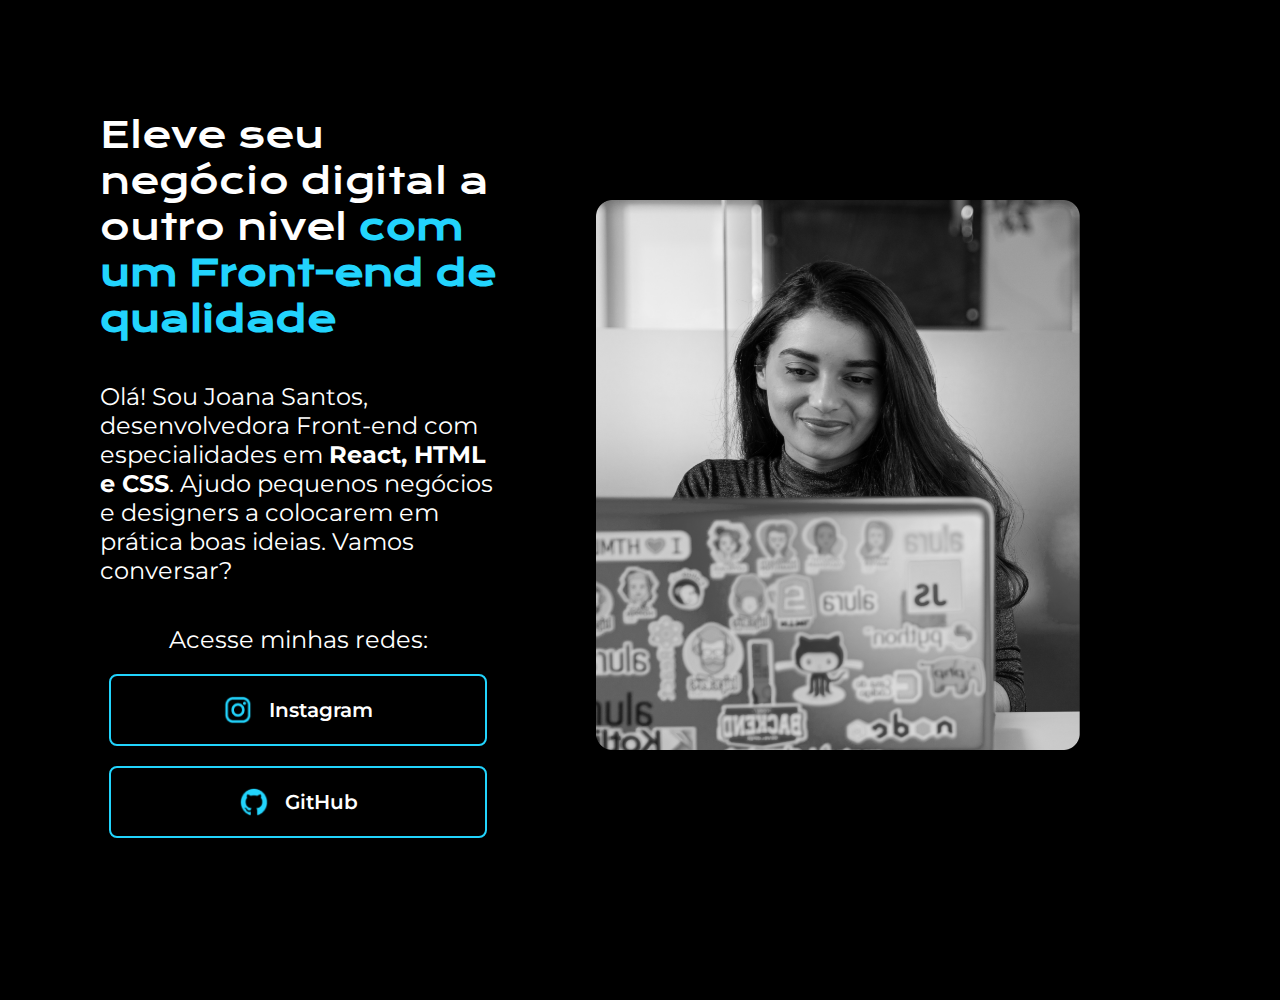
==== index.html @ c8f7f931 "subindo primeira versão da tela-2025-01-22" ====
<!DOCTYPE html>
<html lang="pt-br">
<head>
    <meta charset="UTF-8">
    <meta http-equiv="X-UA-Compatible" content="IE=edge">
    <meta name="viewport" content="width=device-width, initial-scale=1.0">
    <link rel="stylesheet" href="style.css">
    <title>Portfolio</title>
</head>
<body>
    <header></header>
    <main class="apresentacao">
        <section class="apre_conteudo">
            <h1 class="Titulo"> Eleve seu negócio digital a outro nivel<strong class="sombreado"> com um Front-end de qualidade</strong></h1>
            <p class="paragrafo">Olá! Sou Joana Santos, desenvolvedora Front-end com especialidades em <strong>React, HTML e CSS</strong>. Ajudo pequenos negócios e designers a colocarem em prática boas ideias. Vamos conversar?</p>
            <div class="bloco_1">
                <h2 class="amostra">Acesse minhas redes:</h2>
                <a class="links"><img class="logo" src="./assets/instagram.png" alt=" logo do instagram">Instagram
                </a>
                <a class="links"><img class="logo" src="./assets/github.png" alt="logo do github">GitHub
                </a>
            </div>
        </section>
        <img src="./assets/image.png" alt="imagem de Joana Santos">
    </main>
    <footer></footer>
</body>
</html>
---- style.css ----
@import url('https://fonts.googleapis.com/css2?&family=Krona+One&family=Montserrat:ital,wght@0,100..900;1,100..900&display=swap');


*{ 
    margin: 0;
    padding: 0;
}


body{
    height: 100vh;
    box-sizing: border-box;
    background-color: black;
    color: #ffff;
}
.apresentacao{
    margin: 100px;
    display: flex;
    align-items: center;
    justify-content: space-between;
}
.sombreado{
    color: #22d4fd;
}

.apre_conteudo{
    display: flex;
    flex-direction: column;
    gap: 40px;
    width:615px;
}

.Titulo{
    font-size: 36px;
    font-family: "Krona One", serif;
    font-weight: 400;
    font-style: normal;
}

.paragrafo{
    font-size: 24px;
    font-family: "Montserrat", serif;
    font-optical-sizing: auto;
    font-weight: weight;
    font-style: normal;
}

.bloco_1{
    display: flex;
    justify-content: space-between;
    flex-direction: column;
    align-items: center;
    gap: 20px;
    
}


.amostra{
    font-family: "Montserrat", serif;
    font-weight: 400;
    font-size: 24px;
}



.links{
    display: flex;
    justify-content: center;
    box-sizing: border-box;
    border: 2px solid #22d4fd;
    border-radius: 8px;
    text-align: center;
    align-items: center;
    gap: 16px;
    width: 378px ;
    height: 72px ;
    font-size: 20px;
    font-family: "Montserrat", serif;
    font-weight: 600;
}

.logo{
    margin:0;
    padding: 0;
    width: 30px;
    height: 30px;
}
img{
    margin: 100px;
    width: 488px;
    height: 550px;

}
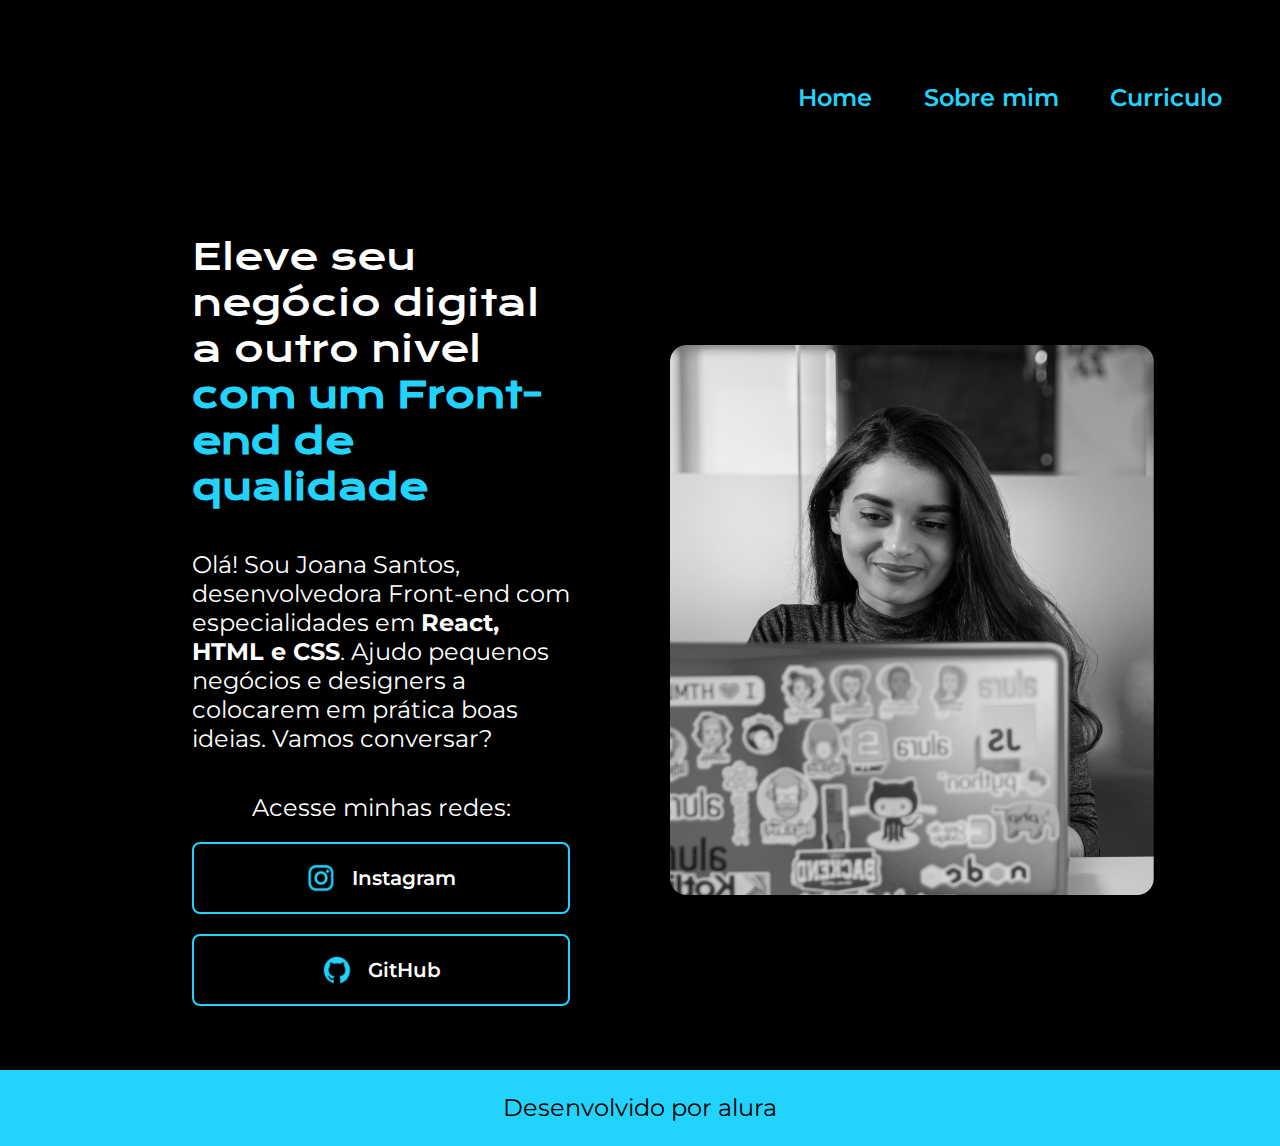
==== commit abafe590: "segunda atualização das telas" ====
--- a/index.html
+++ b/index.html
@@ -4,11 +4,17 @@
     <meta charset="UTF-8">
     <meta http-equiv="X-UA-Compatible" content="IE=edge">
     <meta name="viewport" content="width=device-width, initial-scale=1.0">
-    <link rel="stylesheet" href="style.css">
+    <link rel="stylesheet" href="./styles/style.css">
     <title>Portfolio</title>
 </head>
 <body>
-    <header></header>
+    <header class="cabeçalho">
+        <nav class="menu">
+            <a class="home">Home</a>
+            <a class="biografia" href="about.html">Sobre mim</a>
+            <a class=" curriculo" href="curriculum.html">Curriculo</a>
+        </nav>
+    </header>
     <main class="apresentacao">
         <section class="apre_conteudo">
             <h1 class="Titulo"> Eleve seu negócio digital a outro nivel<strong class="sombreado"> com um Front-end de qualidade</strong></h1>
@@ -21,8 +27,10 @@
                 </a>
             </div>
         </section>
-        <img src="./assets/image.png" alt="imagem de Joana Santos">
+        <img class="img_joana_santos"src="./assets/image.png" alt="imagem de Joana Santos">
     </main>
-    <footer></footer>
+    <footer class="rodape">
+        <p class="paragrafo_footer">Desenvolvido por alura</p>
+    </footer>
 </body>
 </html>
--- a/styles/style.css
+++ b/styles/style.css
@@ -0,0 +1,147 @@
+
+@import url('https://fonts.googleapis.com/css2?&family=Krona+One&family=Montserrat:ital,wght@0,100..900;1,100..900&display=swap');
+
+
+*{  /*  função para resetar as dimensões da pagina*/
+    margin: 0;
+    padding: 0;
+}
+
+
+body{  /* personalização do corpo da pagina */
+    box-sizing: border-box;
+    background-color: black;
+    color: #ffff;
+}
+.apresentacao{  /* personalização do main */
+    padding: 5% 15%;
+    display: flex;
+    align-items: center;
+    justify-content: space-between;
+}
+
+
+.cabeçalho{ /* personalização do header*/
+    padding: 2% 0 0 10%;
+}
+ .menu{  /* personalização da tag "nav" */
+    padding: 5%;
+    display: flex;
+    gap: 5%;
+    justify-content: right;
+    font-family: "Montserrat", serif;
+    font-weight: 600;
+    font-size: 24px;
+    color: #22d4fd;
+ }
+
+.biografia{ /*personalização da âncora biografia*/
+    color: #22d4fd;
+    text-decoration: none;
+    
+}
+
+.biografia:hover{ /* personalização da segunda cor da âncora biografia*/
+    color: #61e2ff;
+}
+.curriculo{ /*personalização da âncora biografia*/
+    color: #22d4fd;
+    text-decoration: none;
+    
+}
+
+.curriculo:hover{ /* personalização da segunda cor da âncora biografia*/
+    color: #61e2ff;
+}
+
+
+
+.sombreado{ /* personalização do destaque ou sombreado que fica no caracter*/
+    color: #22d4fd;
+}
+
+.apre_conteudo{   /* personalização da tag section  */
+    display: flex;
+    flex-direction: column;
+    gap: 40px;
+    width:615px;
+}
+
+.Titulo{      /* personalização do "h1" do section*/
+    font-size: 36px;
+    font-family: "Krona One", serif;
+    font-weight: 400;
+    font-style: normal;
+}
+
+.paragrafo{  /* personalização do "p" do section*/
+    font-size: 24px;
+    font-family: "Montserrat", serif;
+    font-optical-sizing: auto;
+    font-weight: weight;
+    font-style: normal;
+}
+
+.bloco_1{ /* personalização da tag "div" do section*/
+    display: flex;
+    justify-content: space-between;
+    flex-direction: column;
+    align-items: center;
+    gap: 20px;
+    
+}
+
+
+
+
+.amostra{ /* personalização do h2 do section*/
+    font-family: "Montserrat", serif;
+    font-weight: 400;
+    font-size: 24px;
+}
+
+
+
+.links{ /*personalização das âncoras */
+    display: flex;
+    justify-content: center;
+    box-sizing: border-box;
+    border: 2px solid #22d4fd;
+    border-radius: 8px;
+    text-align: center;
+    align-items: center;
+    gap: 16px;
+    width: 378px ;
+    height: 72px ;
+    font-size: 20px;
+    font-family: "Montserrat", serif;
+    font-weight: 600;
+    
+}
+
+.links:hover{    /* personalização da segunda cor das âncoras*/
+    background-color: rgb(24, 24, 26);
+}
+
+.logo{ /* personalização das logo github e instagram*/
+    margin:0;
+    padding: 0;
+    width: 30px;
+    height: 30px;
+}
+.img_joana_santos{   /* personalização da imagem joana santos*/
+    margin: 100px;
+    width: 488px;
+    height: 550px;
+
+}
+
+.rodape{    /* personalização da tag "footer"*/
+    text-align: center;
+    padding: 23.64px;
+    color: black;
+    background-color: #22d4fd;
+    font-family: "Montserrat", serif;
+    font-size: 24px;
+    font-weight: 400;
+}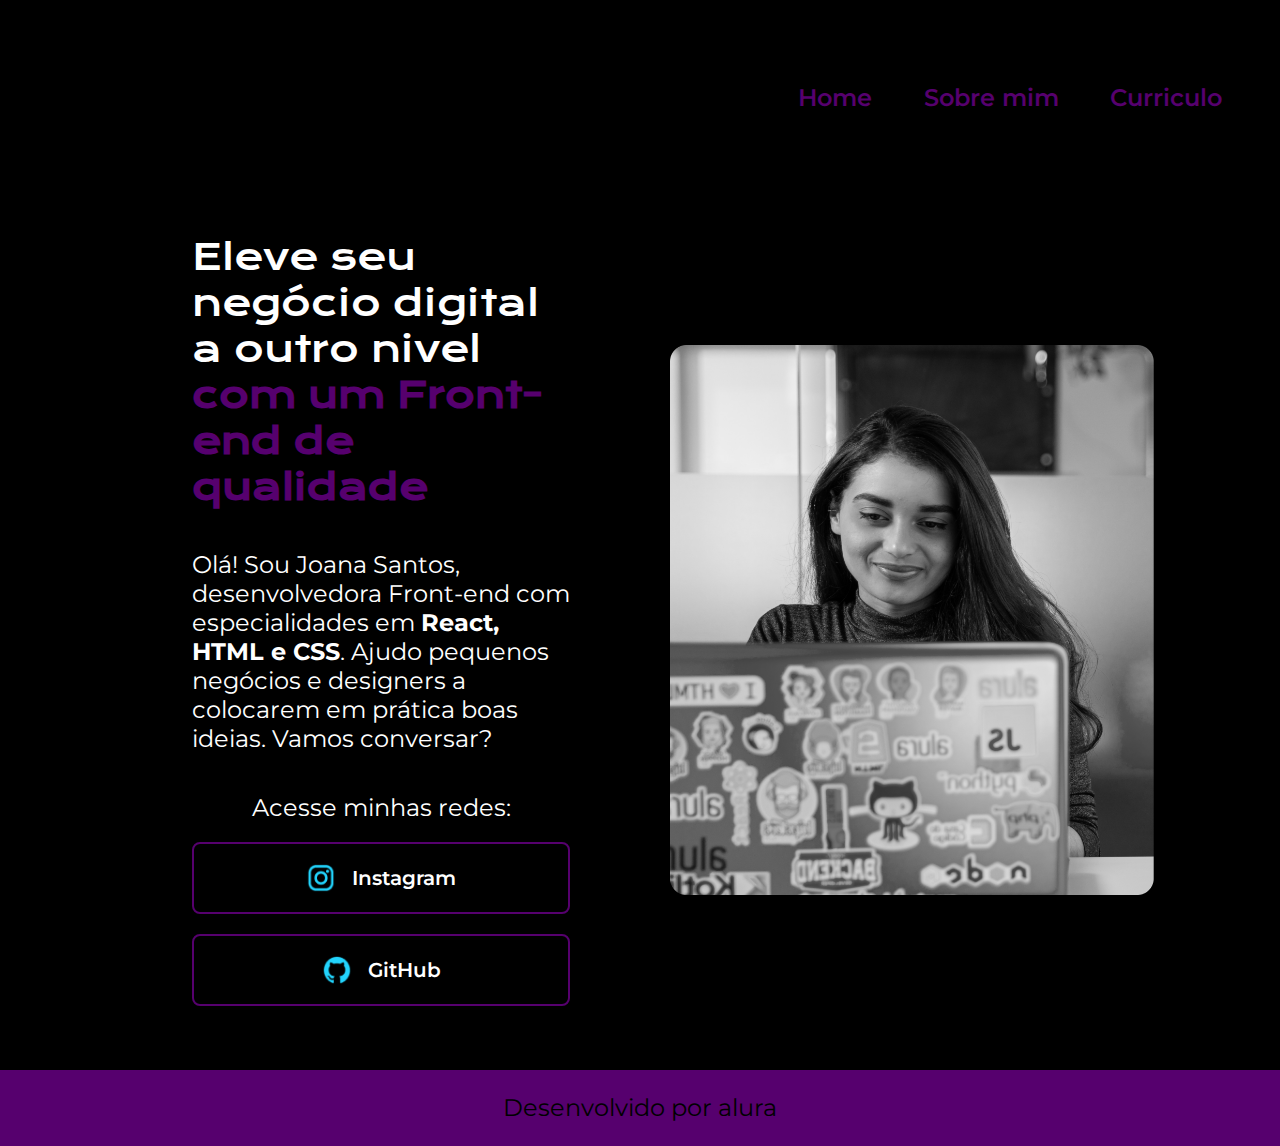
==== commit 1691e4df: "subindo terceira versão da tela -2025-01-24" ====
--- a/index.html
+++ b/index.html
@@ -10,7 +10,7 @@
 <body>
     <header class="cabeçalho">
         <nav class="menu">
-            <a class="home">Home</a>
+            <a class="home" href="index.html">Home</a>
             <a class="biografia" href="about.html">Sobre mim</a>
             <a class=" curriculo" href="curriculum.html">Curriculo</a>
         </nav>
--- a/styles/style.css
+++ b/styles/style.css
@@ -1,6 +1,16 @@
 
 @import url('https://fonts.googleapis.com/css2?&family=Krona+One&family=Montserrat:ital,wght@0,100..900;1,100..900&display=swap');
 
+:root{
+    --cor-primaria:#000;
+    --cor-secudaria:#ffff;
+    --cor-terciaria:#56006e;
+    --cor-quartenaria:#b403b4;
+    --cor-quintenaria: #2c2b2b;
+    --fonte-primaria: "krona one", sans-serif;
+    --fonte-secundaria:"Montserrat", serif;
+    
+}
 
 *{  /*  função para resetar as dimensões da pagina*/
     margin: 0;
@@ -10,8 +20,8 @@
 
 body{  /* personalização do corpo da pagina */
     box-sizing: border-box;
-    background-color: black;
-    color: #ffff;
+    background-color: var(--cor-primaria);
+    color: var(--cor-secudaria);
 }
 .apresentacao{  /* personalização do main */
     padding: 5% 15%;
@@ -29,35 +39,44 @@
     display: flex;
     gap: 5%;
     justify-content: right;
-    font-family: "Montserrat", serif;
+    font-family: var(--fonte-secundaria);
     font-weight: 600;
     font-size: 24px;
-    color: #22d4fd;
+    color: var(--cor-terciaria);
  }
 
+
+ .home{ /*personalização da âncora home*/
+    color: var(--cor-terciaria);
+    text-decoration: none;
+ }
+
+ .home:hover{ /*personalização da segunda cor da âncora home*/
+    color:var(--cor-quartenaria);
+ }
 .biografia{ /*personalização da âncora biografia*/
-    color: #22d4fd;
+    color:var(--cor-terciaria);
     text-decoration: none;
     
 }
 
 .biografia:hover{ /* personalização da segunda cor da âncora biografia*/
-    color: #61e2ff;
+    color: var(--cor-quartenaria);
 }
 .curriculo{ /*personalização da âncora biografia*/
-    color: #22d4fd;
+    color:var(--cor-terciaria);
     text-decoration: none;
     
 }
 
 .curriculo:hover{ /* personalização da segunda cor da âncora biografia*/
-    color: #61e2ff;
+    color: var(--cor-quartenaria);
 }
 
 
 
 .sombreado{ /* personalização do destaque ou sombreado que fica no caracter*/
-    color: #22d4fd;
+    color:var(--cor-terciaria);
 }
 
 .apre_conteudo{   /* personalização da tag section  */
@@ -69,7 +88,7 @@
 
 .Titulo{      /* personalização do "h1" do section*/
     font-size: 36px;
-    font-family: "Krona One", serif;
+    font-family: var(--fonte-primaria);
     font-weight: 400;
     font-style: normal;
 }
@@ -95,7 +114,7 @@
 
 
 .amostra{ /* personalização do h2 do section*/
-    font-family: "Montserrat", serif;
+    font-family: var(--fonte-secundaria);
     font-weight: 400;
     font-size: 24px;
 }
@@ -106,7 +125,7 @@
     display: flex;
     justify-content: center;
     box-sizing: border-box;
-    border: 2px solid #22d4fd;
+    border: 2px solid var(--cor-terciaria);
     border-radius: 8px;
     text-align: center;
     align-items: center;
@@ -114,13 +133,13 @@
     width: 378px ;
     height: 72px ;
     font-size: 20px;
-    font-family: "Montserrat", serif;
+    font-family: var(--fonte-secundaria);
     font-weight: 600;
     
 }
 
 .links:hover{    /* personalização da segunda cor das âncoras*/
-    background-color: rgb(24, 24, 26);
+    background-color: var(--cor-quintenaria);
 }
 
 .logo{ /* personalização das logo github e instagram*/
@@ -139,9 +158,9 @@
 .rodape{    /* personalização da tag "footer"*/
     text-align: center;
     padding: 23.64px;
-    color: black;
-    background-color: #22d4fd;
-    font-family: "Montserrat", serif;
+    color: var(--cor-primaria);
+    background-color:var(--cor-terciaria);
+    font-family: var(--fonte-secundaria);
     font-size: 24px;
     font-weight: 400;
 }